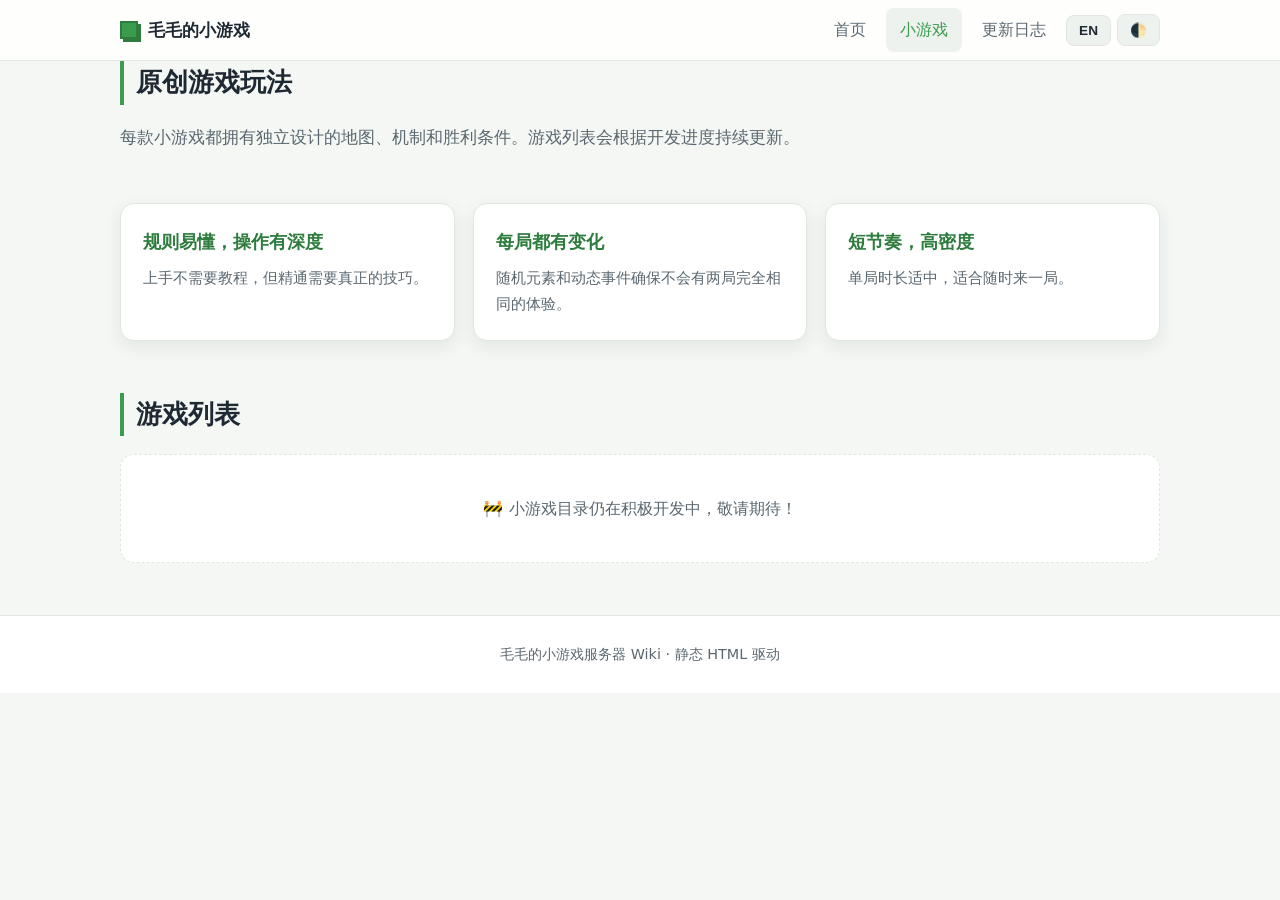
==== minigames.html @ 82a395f9 "初始" ====
<!DOCTYPE html>
<html lang="zh" data-theme="light">
<head>
  <meta charset="UTF-8">
  <meta name="viewport" content="width=device-width, initial-scale=1.0">
  <title data-en="Minigames - Maomao's MiniGame Server" data-zh="小游戏 - 毛毛的小游戏服务器">小游戏 - 毛毛的小游戏服务器</title>
  <script>
    (function () {
      try {
        var t = localStorage.getItem('maomao-theme');
        if (!t) t = (window.matchMedia && matchMedia('(prefers-color-scheme: dark)').matches) ? 'dark' : 'light';
        document.documentElement.setAttribute('data-theme', t);
      } catch (e) {}
    })();
  </script>
  <link rel="stylesheet" href="./css/style.css">
</head>
<body>
  <nav id="navbar"></nav>

  <main class="container">

    <section class="section">
      <h2 class="section-title" data-en="Original Minigames" data-zh="原创游戏玩法">原创游戏玩法</h2>
      <p class="lead" data-en="Each minigame has its own independently designed maps, mechanics, and win conditions. The game list will continue to grow as development progresses."
         data-zh="每款小游戏都拥有独立设计的地图、机制和胜利条件。游戏列表会根据开发进度持续更新。">
        每款小游戏都拥有独立设计的地图、机制和胜利条件。游戏列表会根据开发进度持续更新。</p>
    </section>

    <!-- 设计原则卡片 -->
    <section class="section">
      <div class="card-grid">
        <div class="card">
          <h3 data-en="Easy to learn, deep to master" data-zh="规则易懂，操作有深度">规则易懂，操作有深度</h3>
          <p data-en="No tutorial needed to start, but real skill is required to excel."
             data-zh="上手不需要教程，但精通需要真正的技巧。">上手不需要教程，但精通需要真正的技巧。</p>
        </div>
        <div class="card">
          <h3 data-en="Every round feels different" data-zh="每局都有变化">每局都有变化</h3>
          <p data-en="Random elements and dynamic events ensure no two matches play out the same way."
             data-zh="随机元素和动态事件确保不会有两局完全相同的体验。">随机元素和动态事件确保不会有两局完全相同的体验。</p>
        </div>
        <div class="card">
          <h3 data-en="Fast-paced and dense" data-zh="短节奏，高密度">短节奏，高密度</h3>
          <p data-en="Matches are a comfortable length, perfect for jumping in anytime."
             data-zh="单局时长适中，适合随时来一局。">单局时长适中，适合随时来一局。</p>
        </div>
      </div>
    </section>

    <!-- 游戏列表占位（服务器仍在开发中） -->
    <section class="section">
      <h2 class="section-title" data-en="Game List" data-zh="游戏列表">游戏列表</h2>
      <div class="placeholder">
        <p data-en="🚧 The minigame catalog is still under active development. Check back soon!"
           data-zh="🚧 小游戏目录仍在积极开发中，敬请期待！">🚧 小游戏目录仍在积极开发中，敬请期待！</p>
      </div>
    </section>

  </main>

  <footer>
    <div class="container">
      <span data-en="Maomao's MiniGame Server Wiki · Powered by static HTML" data-zh="毛毛的小游戏服务器 Wiki · 静态 HTML 驱动">毛毛的小游戏服务器 Wiki · 静态 HTML 驱动</span>
    </div>
  </footer>

  <script src="./js/main.js"></script>
</body>
</html>
---- css/style.css ----
/* =========================================================================
   Maomao's MiniGame Server Wiki —— 样式表
   纯原生 CSS，无任何框架/构建工具。
   主题通过 <html data-theme="light|dark"> 切换，颜色全部用 CSS 变量定义，
   浅色与深色只是同一组变量的不同取值，方便统一维护。
   ========================================================================= */

/* ---------- 1. 主题变量 ---------- */
:root {
  /* 浅色主题（默认） */
  --bg: #f4f7f3;
  --bg-alt: #ffffff;
  --card: #ffffff;
  --text: #1f2933;
  --muted: #5b6770;
  --primary: #3a9d4e;        /* 草方块绿 */
  --primary-dark: #2e7d3f;
  --accent: #2bb1a8;         /* 青绿点缀 */
  --border: #e1e6e1;
  --shadow: 0 6px 18px rgba(31, 41, 51, 0.08);
  --shadow-hover: 0 10px 28px rgba(31, 41, 51, 0.14);
  --code-bg: #eef2ee;
  --nav-bg: rgba(255, 255, 255, 0.85);
}

/* 深色主题：仅覆盖变量取值 */
[data-theme="dark"] {
  --bg: #14181b;
  --bg-alt: #1b2126;
  --card: #1b2126;
  --text: #e6eae6;
  --muted: #9aa6a0;
  --primary: #4caf50;
  --primary-dark: #3d8b41;
  --accent: #2bb1a8;
  --border: #2a3238;
  --shadow: 0 6px 18px rgba(0, 0, 0, 0.4);
  --shadow-hover: 0 10px 28px rgba(0, 0, 0, 0.55);
  --code-bg: #232b30;
  --nav-bg: rgba(20, 24, 27, 0.85);
}

/* ---------- 2. 基础重置 ---------- */
* { box-sizing: border-box; margin: 0; padding: 0; }

html { scroll-behavior: smooth; }

body {
  font-family: "Segoe UI", "PingFang SC", "Microsoft YaHei", system-ui, sans-serif;
  background: var(--bg);
  color: var(--text);
  line-height: 1.7;
  min-height: 100vh;
  transition: background 0.3s ease, color 0.3s ease;
}

a { color: var(--primary); text-decoration: none; }
a:hover { color: var(--primary-dark); }

code {
  background: var(--code-bg);
  padding: 0.1em 0.45em;
  border-radius: 6px;
  font-family: "Cascadia Code", Consolas, monospace;
  font-size: 0.92em;
}

.container {
  width: 100%;
  max-width: 1080px;
  margin: 0 auto;
  padding: 0 20px;
}

/* ---------- 3. 导航栏（由 js/main.js 动态注入 #navbar） ---------- */
#navbar {
  position: sticky;
  top: 0;
  z-index: 100;
  background: var(--nav-bg);
  backdrop-filter: saturate(160%) blur(10px);
  -webkit-backdrop-filter: saturate(160%) blur(10px);
  border-bottom: 1px solid var(--border);
}

.nav-inner {
  max-width: 1080px;
  margin: 0 auto;
  padding: 0 20px;
  height: 60px;
  display: flex;
  align-items: center;
  gap: 16px;
}

.nav-brand {
  display: flex;
  align-items: center;
  gap: 10px;
  font-weight: 700;
  color: var(--text);
  font-size: 1.05rem;
  white-space: nowrap;
}
.nav-brand:hover { color: var(--text); }

/* 品牌处的小方块（像素风点缀） */
.brand-cube {
  width: 18px;
  height: 18px;
  background: var(--primary);
  border: 2px solid var(--primary-dark);
  box-shadow: 3px 3px 0 var(--primary-dark);
  display: inline-block;
}

.nav-links {
  margin-left: auto;
  display: flex;
  align-items: center;
  gap: 6px;
}

.nav-link {
  color: var(--muted);
  padding: 8px 14px;
  border-radius: 8px;
  font-weight: 500;
  transition: background 0.2s, color 0.2s;
}
.nav-link:hover { background: var(--code-bg); color: var(--text); }
.nav-link.active { color: var(--primary); background: var(--code-bg); }

.nav-btn {
  background: var(--code-bg);
  border: 1px solid var(--border);
  color: var(--text);
  padding: 7px 12px;
  border-radius: 8px;
  cursor: pointer;
  font-size: 0.85rem;
  font-weight: 600;
  min-width: 40px;
  transition: background 0.2s, border-color 0.2s;
}
.nav-btn:hover { border-color: var(--primary); color: var(--primary); }

/* 移动端汉堡按钮，桌面端隐藏 */
.nav-toggle {
  display: none;
  flex-direction: column;
  gap: 4px;
  background: none;
  border: none;
  cursor: pointer;
  margin-left: auto;
  padding: 6px;
}
.nav-toggle span {
  display: block;
  width: 22px;
  height: 2px;
  background: var(--text);
  border-radius: 2px;
}

/* ---------- 4. 页面通用区块 ---------- */
main { padding: 40px 0 64px; }

.section { margin-bottom: 52px; }

.section-title {
  font-size: 1.6rem;
  font-weight: 700;
  margin-bottom: 18px;
  padding-left: 12px;
  border-left: 4px solid var(--primary);
}

.lead { color: var(--muted); font-size: 1.05rem; }

/* 卡片网格 */
.card-grid {
  display: grid;
  grid-template-columns: repeat(auto-fit, minmax(260px, 1fr));
  gap: 18px;
}

.card {
  background: var(--card);
  border: 1px solid var(--border);
  border-radius: 14px;
  padding: 22px;
  box-shadow: var(--shadow);
  transition: transform 0.2s ease, box-shadow 0.2s ease;
}
.card:hover { transform: translateY(-4px); box-shadow: var(--shadow-hover); }

.card h3 { font-size: 1.15rem; margin-bottom: 8px; color: var(--primary-dark); }
[data-theme="dark"] .card h3 { color: var(--primary); }
.card p { color: var(--muted); font-size: 0.96rem; }

/* ---------- 5. 首页 Hero ---------- */
.hero {
  background: linear-gradient(135deg, var(--primary) 0%, var(--accent) 100%);
  color: #fff;
  border-radius: 18px;
  padding: 56px 40px;
  text-align: center;
  box-shadow: var(--shadow);
  margin-bottom: 48px;
}
.hero h1 { font-size: 2.4rem; font-weight: 800; margin-bottom: 12px; letter-spacing: 0.5px; }
.hero p { font-size: 1.1rem; opacity: 0.95; max-width: 640px; margin: 0 auto; }
.hero .badge {
  display: inline-block;
  margin-bottom: 16px;
  background: rgba(255,255,255,0.2);
  border: 1px solid rgba(255,255,255,0.4);
  padding: 4px 14px;
  border-radius: 999px;
  font-size: 0.85rem;
  font-weight: 600;
}

/* ---------- 6. 信息表格 ---------- */
.info-table {
  width: 100%;
  border-collapse: collapse;
  background: var(--card);
  border: 1px solid var(--border);
  border-radius: 14px;
  overflow: hidden;
  box-shadow: var(--shadow);
}
.info-table th, .info-table td {
  text-align: left;
  padding: 14px 18px;
  border-bottom: 1px solid var(--border);
}
.info-table tr:last-child th, .info-table tr:last-child td { border-bottom: none; }
.info-table th {
  width: 40%;
  color: var(--muted);
  font-weight: 600;
  background: var(--bg-alt);
}

/* ---------- 7. 加入服务器（地址 + 复制） ---------- */
.join-box {
  display: flex;
  flex-wrap: wrap;
  align-items: center;
  gap: 14px;
  background: var(--card);
  border: 1px solid var(--border);
  border-radius: 14px;
  padding: 22px 26px;
  box-shadow: var(--shadow);
}
.join-addr {
  font-family: "Cascadia Code", Consolas, monospace;
  font-size: 1.15rem;
  font-weight: 700;
  color: var(--primary-dark);
  background: var(--code-bg);
  padding: 10px 16px;
  border-radius: 10px;
}
[data-theme="dark"] .join-addr { color: var(--primary); }
.copy-btn {
  background: var(--primary);
  color: #fff;
  border: none;
  padding: 10px 18px;
  border-radius: 10px;
  font-weight: 600;
  cursor: pointer;
  transition: background 0.2s;
}
.copy-btn:hover { background: var(--primary-dark); }

/* ---------- 8. 更新日志列表 ---------- */
.changelog-item {
  position: relative;
  padding: 0 0 28px 28px;
  border-left: 2px solid var(--border);
}
.changelog-item:last-child { border-left-color: transparent; padding-bottom: 0; }
.changelog-item::before {
  content: "";
  position: absolute;
  left: -7px;
  top: 4px;
  width: 12px;
  height: 12px;
  background: var(--primary);
  border: 2px solid var(--bg);
  border-radius: 50%;
}
.changelog-item .ver {
  font-weight: 700;
  color: var(--primary-dark);
}
[data-theme="dark"] .changelog-item .ver { color: var(--primary); }
.changelog-item .date { color: var(--muted); font-size: 0.88rem; margin-left: 8px; }
.changelog-item ul { margin: 8px 0 0 18px; color: var(--muted); }
.changelog-item li { margin: 2px 0; }

/* 占位提示 */
.placeholder {
  text-align: center;
  color: var(--muted);
  background: var(--bg-alt);
  border: 1px dashed var(--border);
  border-radius: 14px;
  padding: 40px 20px;
}

/* ---------- 9. 页脚 ---------- */
footer {
  border-top: 1px solid var(--border);
  background: var(--bg-alt);
  padding: 26px 0;
  color: var(--muted);
  font-size: 0.9rem;
  text-align: center;
}

/* ---------- 10. 响应式 ---------- */
@media (max-width: 720px) {
  .hero { padding: 40px 22px; }
  .hero h1 { font-size: 1.8rem; }
  .nav-toggle { display: flex; }
  .nav-links {
    position: absolute;
    top: 60px;
    left: 0;
    right: 0;
    flex-direction: column;
    align-items: stretch;
    gap: 4px;
    background: var(--nav-bg);
    backdrop-filter: blur(10px);
    -webkit-backdrop-filter: blur(10px);
    border-bottom: 1px solid var(--border);
    padding: 10px 16px;
    display: none;
  }
  .nav-links.open { display: flex; }
  .nav-link { padding: 12px 14px; }
  .nav-btn { width: 100%; }
  .info-table th { width: 42%; }
}
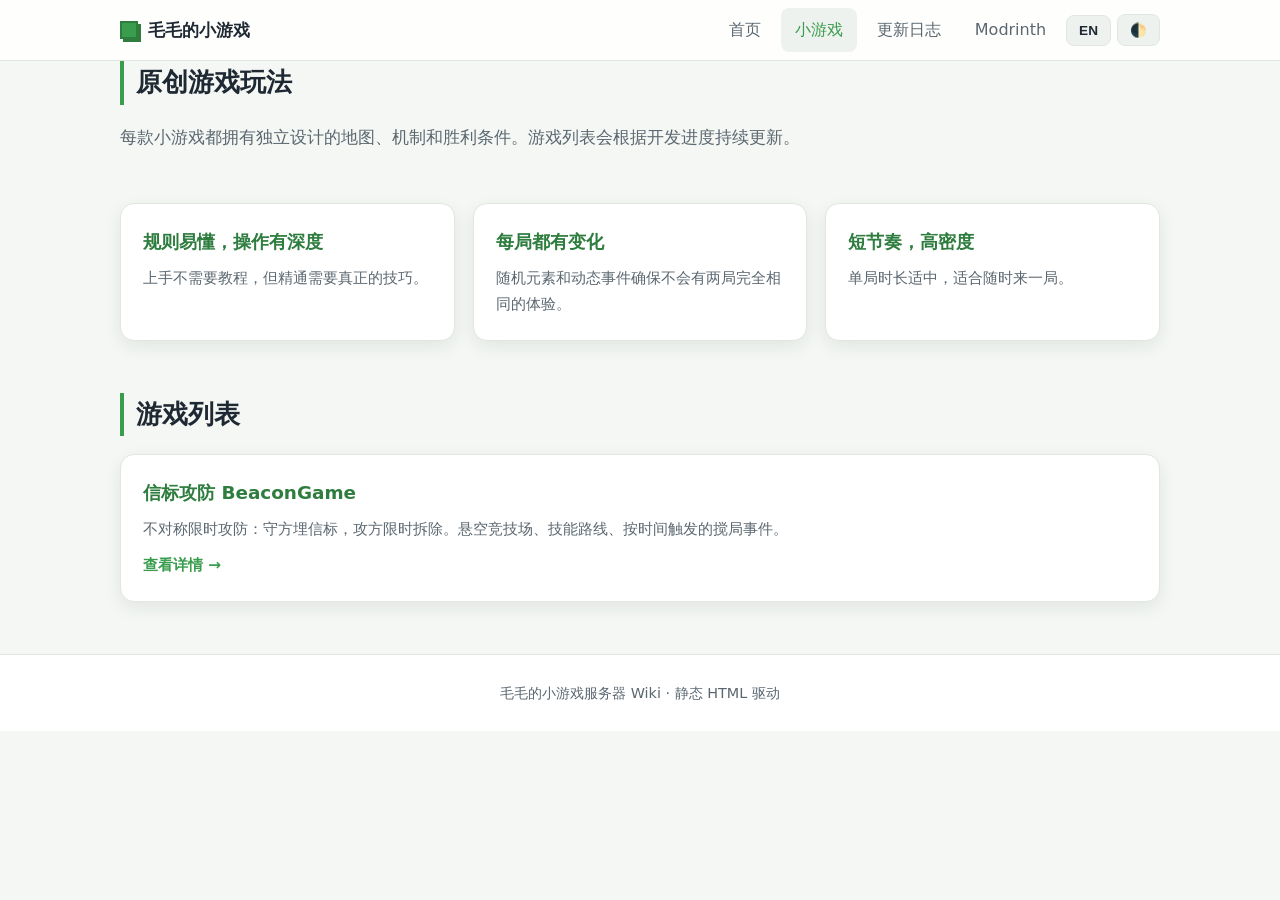
==== commit 74bb2c30: "小游戏栏目加入BeaconGame并可跳转至Modrinth服务器主页" ====
--- a/minigames.html
+++ b/minigames.html
@@ -48,12 +48,16 @@
       </div>
     </section>
 
-    <!-- 游戏列表占位（服务器仍在开发中） -->
+    <!-- 游戏列表 -->
     <section class="section">
       <h2 class="section-title" data-en="Game List" data-zh="游戏列表">游戏列表</h2>
-      <div class="placeholder">
-        <p data-en="🚧 The minigame catalog is still under active development. Check back soon!"
-           data-zh="🚧 小游戏目录仍在积极开发中，敬请期待！">🚧 小游戏目录仍在积极开发中，敬请期待！</p>
+      <div class="card-grid">
+        <a class="card" href="./beacongame.html" style="display:block;">
+          <h3 data-en="BeaconGame · 信标攻防" data-zh="信标攻防 BeaconGame">信标攻防 BeaconGame</h3>
+          <p data-en="An asymmetric timed attack-and-defense: defenders plant beacons, attackers tear them down. A floating arena, skill routes, and time-driven events."
+             data-zh="不对称限时攻防：守方埋信标，攻方限时拆除。悬空竞技场、技能路线、按时间触发的搅局事件。">不对称限时攻防：守方埋信标，攻方限时拆除。悬空竞技场、技能路线、按时间触发的搅局事件。</p>
+          <p style="margin-top:10px;color:var(--primary);font-weight:600;" data-en="View details →" data-zh="查看详情 →">查看详情 →</p>
+        </a>
       </div>
     </section>
 
